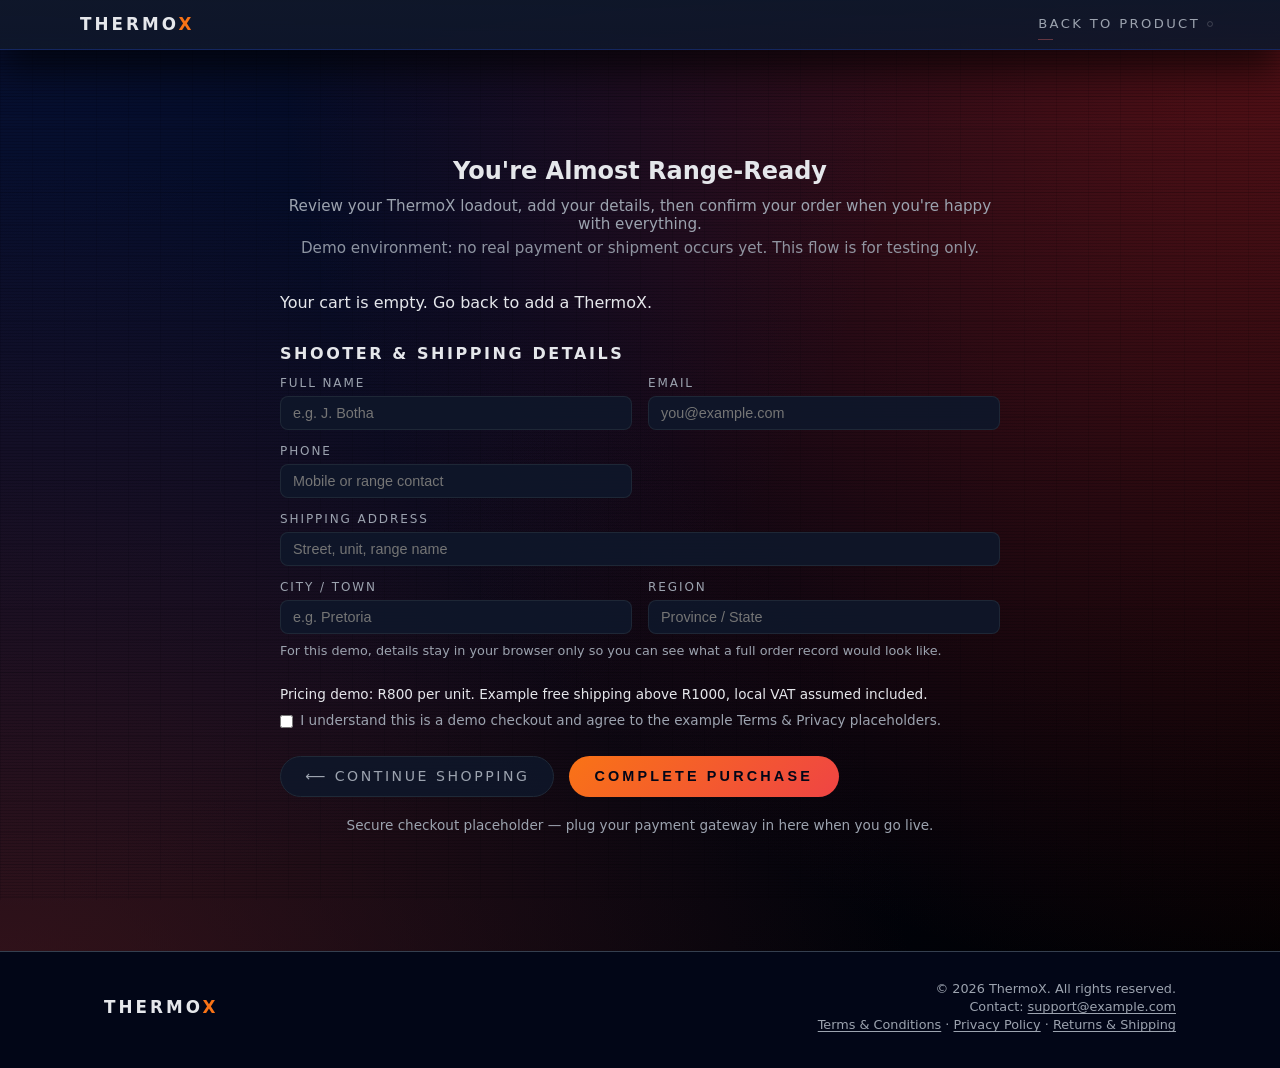
==== checkout.html @ 02b7804e "Initial ThermoX tactical ecommerce site" ====
<!DOCTYPE html>
<html lang="en">
<head>
  <meta charset="UTF-8" />
  <meta name="viewport" content="width=device-width, initial-scale=1.0" />
  <title>ThermoX Checkout</title>
  <link rel="stylesheet" href="styles.css" />
</head>
<body class="tx-checkout-body tx-page-shell">
  <div class="tx-page-inner">
    <header class="tx-header">
      <div class="tx-container tx-header-inner">
        <div class="tx-logo">Thermo<span>X</span></div>
        <nav class="tx-nav">
          <a href="index.html#top">Back to Product</a>
        </nav>
      </div>
    </header>

    <main class="tx-checkout-main tx-container">
      <section class="tx-section tx-checkout-section">
        <header class="tx-section-header tx-checkout-header-friendly">
          <h1>You're Almost Range‑Ready</h1>
          <p>Review your ThermoX loadout, add your details, then confirm your order when you're happy with everything.</p>
          <p class="tx-checkout-subcopy">Demo environment: no real payment or shipment occurs yet. This flow is for testing only.</p>
        </header>

        <div id="checkout-cart" class="tx-checkout-cart"></div>

        <section class="tx-checkout-details" aria-label="Customer details">
          <h2 class="tx-checkout-details-title">Shooter & Shipping Details</h2>
          <div class="tx-checkout-details-grid">
            <label class="tx-field tx-field-inline">
              <span>Full Name</span>
              <input type="text" id="checkout-name" autocomplete="name" placeholder="e.g. J. Botha" />
            </label>
            <label class="tx-field tx-field-inline">
              <span>Email</span>
              <input type="email" id="checkout-email" autocomplete="email" placeholder="you@example.com" />
            </label>
            <label class="tx-field tx-field-inline">
              <span>Phone</span>
              <input type="tel" id="checkout-phone" autocomplete="tel" placeholder="Mobile or range contact" />
            </label>
            <label class="tx-field tx-field-inline tx-field-wide">
              <span>Shipping Address</span>
              <input type="text" id="checkout-address" autocomplete="shipping street-address" placeholder="Street, unit, range name" />
            </label>
            <label class="tx-field tx-field-inline">
              <span>City / Town</span>
              <input type="text" id="checkout-city" autocomplete="address-level2" placeholder="e.g. Pretoria" />
            </label>
            <label class="tx-field tx-field-inline">
              <span>Region</span>
              <input type="text" id="checkout-region" autocomplete="address-level1" placeholder="Province / State" />
            </label>
          </div>
          <p class="tx-checkout-note-small">For this demo, details stay in your browser only so you can see what a full order record would look like.</p>
        </section>

        <section class="tx-checkout-meta-section" aria-label="Pricing and terms">
          <p class="tx-checkout-note">Pricing demo: R800 per unit. Example free shipping above R1000, local VAT assumed included.</p>
          <label class="tx-checkout-consent">
            <input type="checkbox" id="checkout-consent" />
            <span>I understand this is a demo checkout and agree to the example Terms &amp; Privacy placeholders.</span>
          </label>
        </section>

        <div class="tx-checkout-actions tx-checkout-actions-spaced">
          <a href="index.html#top" class="tx-btn-ghost">⟵ Continue Shopping</a>
          <button type="button" class="tx-btn-primary" id="checkout-pay-btn">Complete Purchase</button>
        </div>
        <p class="tx-secure tx-checkout-note">Secure checkout placeholder — plug your payment gateway in here when you go live.</p>
      </section>
    </main>

    <footer class="tx-footer">
      <div class="tx-container tx-footer-inner">
        <div class="tx-logo">Thermo<span>X</span></div>
        <div class="tx-footer-meta">
          <span>© <span id="year"></span> ThermoX. All rights reserved.</span>
          <span>Contact: <a href="mailto:support@example.com" class="tx-footer-link">support@example.com</a></span>
          <span>
            <a href="terms.html" class="tx-footer-link">Terms &amp; Conditions</a>
            ·
            <a href="privacy.html" class="tx-footer-link">Privacy Policy</a>
            ·
            <a href="returns-shipping.html" class="tx-footer-link">Returns &amp; Shipping</a>
          </span>
        </div>
      </div>
    </footer>
  </div>

  <script src="checkout.js"></script>
</body>
</html>
---- styles.css ----
* {
  box-sizing: border-box;
  margin: 0;
  padding: 0;
}

:root {
  --bg: #050709;
  --bg-alt: #09090b;
  --card: #111827;
  --accent: #f97316; /* primary orange */
  --accent-soft: rgba(248, 113, 113, 0.16); /* soft red/orange */
  --accent-strong: rgba(248, 113, 113, 0.5);
  --accent-warm: #facc15; /* ammo yellow */
  --text: #e5e7eb;
  --muted: #9ca3af;
  --border: #1f2937;
  --danger: #ef4444;
  --success: #22c55e;
  --radius-lg: 18px;
  --radius-md: 12px;
  --radius-sm: 8px;
  --shadow-soft: 0 24px 80px rgba(0, 0, 0, 0.8);
  --grid-max: 1120px;
}

body {
  font-family: system-ui, -apple-system, BlinkMacSystemFont, "Segoe UI", sans-serif;
  background:
    radial-gradient(circle at 0% 0%, rgba(30, 64, 175, 0.18), transparent 55%),
    radial-gradient(circle at 100% 0%, rgba(153, 27, 27, 0.55), transparent 60%),
    radial-gradient(circle at 0% 100%, rgba(88, 28, 28, 0.6), transparent 55%),
    linear-gradient(135deg, #020617, #020617 40%, #000 100%);
  color: var(--text);
  min-height: 100vh;
}

/* Subtle grid for tactical HUD feel */
body::before {
  content: "";
  position: fixed;
  inset: 0;
  background-image:
    linear-gradient(rgba(31, 41, 55, 0.5) 1px, transparent 1px),
    linear-gradient(90deg, rgba(31, 41, 55, 0.5) 1px, transparent 1px);
  background-size: 32px 32px;
  mix-blend-mode: soft-light;
  opacity: 0.35;
  pointer-events: none;
  z-index: -1;
}

/* minor scanline overlay */
body::after {
  content: "";
  position: fixed;
  inset: 0;
  background-image: linear-gradient(rgba(15, 23, 42, 0.55) 1px, transparent 1px);
  background-size: 100% 3px;
  opacity: 0.4;
  mix-blend-mode: soft-light;
  pointer-events: none;
  z-index: -1;
}

/* ...existing global link/container/header styles, tweaked for tactical look... */

a {
  color: inherit;
  text-decoration: none;
}

.tx-container {
  max-width: var(--grid-max);
  margin: 0 auto;
  padding: 0 1.5rem;
}

.tx-header {
  position: sticky;
  top: 0;
  z-index: 20;
  background:
    linear-gradient(to bottom, rgba(15, 23, 42, 0.98), rgba(15, 23, 42, 0.92));
  backdrop-filter: blur(18px);
  border-bottom: 1px solid rgba(30, 64, 175, 0.4);
  box-shadow: 0 18px 40px rgba(0, 0, 0, 0.7);
}

.tx-header-inner {
  display: flex;
  align-items: center;
  justify-content: space-between;
  gap: 1.25rem;
  padding: 0.9rem 0;
}

.tx-logo {
  font-weight: 800;
  letter-spacing: 0.18em;
  text-transform: uppercase;
  font-size: 1.05rem;
}

.tx-logo span {
  color: var(--accent);
}

.tx-header-unit {
  display: flex;
  flex-direction: column;
  gap: 0.1rem;
  font-size: 0.7rem;
  text-transform: uppercase;
  letter-spacing: 0.2em;
  color: var(--muted);
}

.tx-unit-code {
  color: var(--accent);
}

.tx-unit-label {
  font-size: 0.68rem;
  opacity: 0.8;
}

/* nav gets more tactical styling */
.tx-nav {
  display: flex;
  gap: 1.75rem;
  font-size: 0.82rem;
  text-transform: uppercase;
  letter-spacing: 0.18em;
}

.tx-nav a {
  position: relative;
  color: var(--muted);
  padding-bottom: 0.1rem;
}

.tx-nav a::before {
  content: "";
  position: absolute;
  left: 0;
  bottom: -0.45rem;
  width: 0.9rem;
  height: 1px;
  background: var(--accent-strong);
  opacity: 0.7;
  transition: width 0.18s ease, opacity 0.18s ease;
}

.tx-nav a::after {
  content: "";
  position: absolute;
  right: -0.8rem;
  top: 50%;
  width: 4px;
  height: 4px;
  border-radius: 999px;
  border: 1px solid rgba(248, 250, 252, 0.5);
  transform: translateY(-50%);
  opacity: 0.35;
}

.tx-nav a:hover::before {
  width: 1.6rem;
  opacity: 1;
}

.tx-cta {
  padding: 0.55rem 1.4rem;
  border-radius: 999px;
  border: 1px solid var(--accent-strong);
  background:
    radial-gradient(circle at top left, var(--accent-soft), transparent 55%),
    linear-gradient(135deg, #111827, #020617);
  font-size: 0.78rem;
  text-transform: uppercase;
  letter-spacing: 0.2em;
}

.tx-cta:hover {
  border-color: var(--accent);
  box-shadow: 0 0 0 1px rgba(15, 23, 42, 0.9), 0 0 24px rgba(248, 113, 113, 0.35);
}

/* HERO */
.tx-hero {
  position: relative;
  min-height: 100vh;
  display: flex;
  align-items: center;
  color: var(--text);
  padding: 3.5rem 0 4.5rem;
}

.tx-hero-overlay {
  position: absolute;
  inset: 0;
  background-image:
    radial-gradient(circle at top right, rgba(248, 113, 113, 0.45), transparent 60%),
    radial-gradient(circle at bottom left, rgba(127, 29, 29, 0.6), transparent 55%),
    repeating-linear-gradient(135deg, rgba(15, 23, 42, 0.8) 0, rgba(15, 23, 42, 0.8) 2px, transparent 2px, transparent 4px);
  opacity: 0.8;
  pointer-events: none;
}

.tx-hero-content {
  position: relative;
  display: grid;
  grid-template-columns: minmax(0, 1.2fr) minmax(0, 0.9fr);
  gap: 2.75rem;
  align-items: center;
}

.tx-hero-text h1 {
  font-size: clamp(2.4rem, 3.1vw, 3.1rem);
  line-height: 1.08;
  margin-bottom: 1.1rem;
}

.tx-hero-text h1 span {
  color: var(--accent);
}

.tx-hero-subtitle {
  color: var(--muted);
  max-width: 32rem;
  margin-bottom: 1.4rem;
  font-size: 0.98rem;
}

.tx-hero-bullets {
  list-style: none;
  margin-bottom: 1.6rem;
}

.tx-hero-bullets li {
  position: relative;
  padding-left: 1.25rem;
  font-size: 0.95rem;
  color: var(--muted);
}

.tx-hero-bullets li + li {
  margin-top: 0.45rem;
}

.tx-hero-bullets li::before {
  content: "";
  position: absolute;
  left: 0;
  top: 0.5rem;
  width: 7px;
  height: 7px;
  border-radius: 1px;
  border: 1px solid rgba(248, 113, 113, 0.9);
  box-shadow: 0 0 10px rgba(248, 113, 113, 0.6);
}

.tx-hero-actions {
  display: flex;
  flex-wrap: wrap;
  gap: 0.85rem;
  margin-bottom: 1.4rem;
}

.tx-btn-primary {
  display: inline-flex;
  align-items: center;
  justify-content: center;
  padding: 0.75rem 1.6rem;
  border-radius: 999px;
  border: none;
  cursor: pointer;
  background: linear-gradient(135deg, #f97316, #ef4444);
  color: #020617;
  font-weight: 600;
  font-size: 0.9rem;
  text-transform: uppercase;
  letter-spacing: 0.22em;
}

.tx-btn-primary:hover {
  filter: brightness(1.05);
  box-shadow: 0 0 0 1px rgba(15, 23, 42, 0.8), 0 0 30px rgba(248, 113, 113, 0.5);
}

.tx-btn-ghost {
  display: inline-flex;
  align-items: center;
  justify-content: center;
  padding: 0.72rem 1.5rem;
  border-radius: 999px;
  border: 1px solid var(--border);
  background: rgba(15, 23, 42, 0.9);
  color: var(--muted);
  font-size: 0.88rem;
  text-transform: uppercase;
  letter-spacing: 0.18em;
}

.tx-btn-ghost:hover {
  border-color: var(--accent-strong);
}

.tx-hero-meta {
  display: flex;
  flex-wrap: wrap;
  gap: 0.85rem;
  font-size: 0.8rem;
  text-transform: uppercase;
  letter-spacing: 0.18em;
  color: var(--muted);
}

.meta-item {
  padding: 0.4rem 0.9rem;
  border-radius: 999px;
  border: 1px dashed rgba(75, 85, 99, 0.95);
  background:
    radial-gradient(circle at top left, rgba(148, 163, 184, 0.2), transparent 55%),
    linear-gradient(135deg, #111827, #020617);
}

/* Product card gets a device / HUD styling */
.tx-hero-card {
  max-width: 360px;
  margin-left: auto;
}

.tx-hero-card-inner {
  position: relative;
  background:
    radial-gradient(circle at top left, rgba(248, 113, 113, 0.3), transparent 60%),
    radial-gradient(circle at bottom right, rgba(15, 23, 42, 0.7), transparent 55%),
    linear-gradient(145deg, #020617, #020617 45%, #020617 100%);
  border-radius: var(--radius-lg);
  padding: 1.7rem 1.6rem 1.6rem;
  box-shadow: var(--shadow-soft);
  border: 1px solid rgba(30, 64, 175, 0.6);
  outline: 1px solid rgba(15, 23, 42, 0.9);
}

.tx-hero-card-inner::before,
.tx-hero-card-inner::after {
  content: "";
  position: absolute;
  border-radius: var(--radius-lg);
  pointer-events: none;
}

.tx-hero-card-inner::before {
  inset: 10px;
  border: 1px dashed rgba(148, 163, 184, 0.3);
}

.tx-hero-card-inner::after {
  inset: -1px;
  border-top: 2px solid rgba(248, 113, 113, 0.3);
  border-right: 2px solid rgba(248, 113, 113, 0.2);
}

.tx-hero-card-inner h2 {
  font-size: 1.05rem;
  text-transform: uppercase;
  letter-spacing: 0.2em;
  margin-bottom: 0.9rem;
}

.tx-price {
  font-size: 1.9rem;
  font-weight: 700;
  margin-bottom: 0.1rem;
}

.tx-price-sub {
  font-size: 0.8rem;
  color: var(--muted);
  margin-left: 0.25rem;
}

.tx-stock {
  font-size: 0.82rem;
  text-transform: uppercase;
  letter-spacing: 0.16em;
  color: var(--success);
  margin-bottom: 1rem;
}

.tx-mini-features {
  list-style: none;
  font-size: 0.82rem;
  color: var(--muted);
  margin-bottom: 1.25rem;
}

.tx-mini-features li + li {
  margin-top: 0.35rem;
}

/* Mode strip below hero actions */
.tx-mode-strip {
  display: inline-flex;
  flex-wrap: wrap;
  gap: 0.4rem;
  margin-bottom: 1.1rem;
}

.tx-mode-pill {
  padding: 0.28rem 0.7rem;
  border-radius: 999px;
  border: 1px solid rgba(148, 163, 184, 0.6);
  font-size: 0.72rem;
  text-transform: uppercase;
  letter-spacing: 0.16em;
  color: var(--muted);
  background: radial-gradient(circle at top left, rgba(15, 23, 42, 0.9), rgba(15, 23, 42, 1));
}

.tx-mode-pill.active {
  border-color: var(--accent);
  color: var(--accent);
  box-shadow: 0 0 0 1px rgba(15, 23, 42, 0.9), 0 0 18px rgba(248, 113, 113, 0.5);
}

/* Hero card header with crosshair icon */
.tx-hero-card-header {
  display: flex;
  align-items: center;
  gap: 0.55rem;
  margin-bottom: 0.8rem;
}

.tx-hero-icon {
  display: inline-flex;
  align-items: center;
  justify-content: center;
  width: 30px;
  height: 30px;
  border-radius: 999px;
  border: 1px solid rgba(148, 163, 184, 0.7);
  color: var(--accent);
  background: radial-gradient(circle at center, rgba(15, 23, 42, 0.9), rgba(15, 23, 42, 1));
}

.tx-icon-svg {
  width: 18px;
  height: 18px;
  display: block;
}

/* Inline icons inside feature bullets */
.tx-inline-icon {
  display: inline-flex;
  align-items: center;
  justify-content: center;
  width: 18px;
  height: 18px;
  margin-right: 0.35rem;
  color: rgba(248, 250, 252, 0.9);
}

.tx-inline-icon-fan {
  color: var(--accent);
}

.tx-inline-icon-battery {
  color: var(--accent-warm);
}

/* Adjust mini-features list so icons and text align */
.tx-mini-features li {
  display: flex;
  align-items: center;
}

.tx-mini-features li + li {
  margin-top: 0.35rem;
}

.tx-purchase-form {
  display: flex;
  flex-direction: column;
  gap: 0.9rem;
}

.tx-field span {
  display: block;
  font-size: 0.75rem;
  text-transform: uppercase;
  letter-spacing: 0.16em;
  color: var(--muted);
  margin-bottom: 0.35rem;
}

.tx-field select,
.tx-field input[type="number"] {
  width: 100%;
  background: rgba(15, 23, 42, 0.95);
  border-radius: var(--radius-sm);
  border: 1px solid rgba(31, 41, 55, 0.95);
  padding: 0.5rem 0.75rem;
  color: var(--text);
  font-size: 0.9rem;
}

.tx-qty-wrapper {
  display: flex;
  align-items: center;
  gap: 0.4rem;
}

.qty-btn {
  width: 32px;
  height: 32px;
  border-radius: 999px;
  border: 1px solid rgba(31, 41, 55, 0.95);
  background: rgba(15, 23, 42, 0.98);
  color: var(--muted);
  cursor: pointer;
}

.qty-btn:hover {
  border-color: var(--accent-strong);
  color: var(--accent);
}

.tx-btn-full {
  width: 100%;
  margin-top: 0.3rem;
}

.tx-secure {
  margin-top: 0.55rem;
  font-size: 0.78rem;
  color: var(--muted);
  text-align: center;
}

/* Sections and tactical cards */
.tx-section {
  padding: 4.2rem 0 4.4rem;
}

.tx-alt {
  background:
    radial-gradient(circle at 0% 0%, rgba(15, 23, 42, 1), rgba(15, 23, 42, 1)),
    radial-gradient(circle at 100% 100%, rgba(127, 29, 29, 0.5), rgba(15, 23, 42, 1));
  border-top: 1px solid rgba(55, 65, 81, 0.9);
  border-bottom: 1px solid rgba(55, 65, 81, 0.9);
}

.tx-section-header {
  text-align: center;
  margin-bottom: 2.6rem;
}

.tx-section-header h2 {
  font-size: 1.6rem;
  margin-bottom: 0.4rem;
}

.tx-section-header p {
  color: var(--muted);
  font-size: 0.95rem;
}

.tx-feature-grid {
  display: grid;
  grid-template-columns: repeat(4, minmax(0, 1fr));
  gap: 1.5rem;
}

.tx-feature {
  position: relative;
  background:
    radial-gradient(circle at top left, #111827, #020617);
  border-radius: var(--radius-md);
  padding: 1.6rem 1.5rem 1.5rem;
  border: 1px solid rgba(55, 65, 81, 0.95);
  overflow: hidden;
}

.tx-feature::before {
  content: "";
  position: absolute;
  inset: 0;
  background:
    radial-gradient(circle at top right, rgba(248, 113, 113, 0.32), transparent 55%),
    radial-gradient(circle at bottom left, rgba(127, 29, 29, 0.18), transparent 60%);
  opacity: 0.55;
  mix-blend-mode: soft-light;
  pointer-events: none;
}

.tx-feature::after {
  content: "";
  position: absolute;
  right: 10px;
  top: 10px;
  width: 32px;
  height: 32px;
  border-radius: 999px;
  border: 1px solid rgba(148, 163, 184, 0.5);
  box-shadow: 0 0 0 1px rgba(15, 23, 42, 1);
  opacity: 0.35;
}

.tx-feature h3 {
  font-size: 1rem;
  margin-bottom: 0.5rem;
}

.tx-feature p {
  position: relative;
  font-size: 0.92rem;
  color: var(--muted);
  z-index: 1;
}

/* How it works - tactical diagram */
.tx-how-grid {
  display: grid;
  grid-template-columns: minmax(0, 1.1fr) minmax(0, 0.9fr);
  gap: 2.4rem;
  align-items: center;
}

.tx-steps {
  margin: 1.2rem 0 0.9rem;
  padding-left: 1.1rem;
  color: var(--muted);
  font-size: 0.93rem;
}

.tx-steps li + li {
  margin-top: 0.3rem;
}

.tx-note {
  font-size: 0.86rem;
  color: var(--muted);
}

.tx-how-card {
  background:
    radial-gradient(circle at top, rgba(248, 113, 113, 0.4), transparent 60%),
    linear-gradient(145deg, #020617, #020617 50%, #020617 100%);
  border-radius: var(--radius-lg);
  padding: 1.8rem 1.5rem;
  border: 1px solid rgba(55, 65, 81, 0.95);
  box-shadow: var(--shadow-soft);
}

.tx-how-diagram {
  position: relative;
  height: 190px;
  border-radius: var(--radius-md);
  background:
    radial-gradient(circle at center, #020617, #020617),
    repeating-linear-gradient(135deg, rgba(31, 41, 55, 0.9) 0, rgba(31, 41, 55, 0.9) 2px, rgba(17, 24, 39, 0.7) 2px, rgba(17, 24, 39, 0.7) 4px);
  border: 1px solid rgba(55, 65, 81, 0.95);
  margin-bottom: 1.3rem;
  overflow: hidden;
}

.tx-how-diagram::before {
  content: "";
  position: absolute;
  inset: 18% 22%;
  border-radius: 999px;
  border: 2px solid rgba(248, 250, 252, 0.25);
}

.tx-how-diagram::after {
  content: "THERMOX";
  position: absolute;
  left: 50%;
  top: 50%;
  transform: translate(-50%, -50%);
  font-size: 0.7rem;
  letter-spacing: 0.26em;
  text-transform: uppercase;
  color: rgba(248, 250, 252, 0.7);
}

.tx-how-diagram .label {
  position: absolute;
  font-size: 0.72rem;
  text-transform: uppercase;
  letter-spacing: 0.18em;
  padding: 0.3rem 0.6rem;
  border-radius: 999px;
  background: rgba(15, 23, 42, 0.95);
  border: 1px solid rgba(148, 163, 184, 0.7);
}

.tx-how-diagram .intake {
  top: 12%;
  left: 10%;
}

.tx-how-diagram .turbine {
  top: 50%;
  right: 6%;
  transform: translateY(-50%);
}

.tx-how-diagram .nozzle {
  bottom: 10%;
  left: 50%;
  transform: translateX(-50%);
}

.tx-how-list {
  list-style: none;
  font-size: 0.9rem;
  color: var(--muted);
}

.tx-how-list li + li {
  margin-top: 0.35rem;
}

/* Specs grid as tactical data blocks */
.tx-spec-grid {
  display: grid;
  grid-template-columns: repeat(4, minmax(0, 1fr));
  gap: 1.5rem;
}

.tx-spec-block {
  position: relative;
  background:
    radial-gradient(circle at top left, #111827, #020617);
  border-radius: var(--radius-md);
  padding: 1.4rem 1.3rem 1.3rem;
  border: 1px solid rgba(55, 65, 81, 0.98);
  overflow: hidden;
}

.tx-spec-block::before {
  content: "";
  position: absolute;
  left: 0;
  bottom: 0;
  width: 60%;
  height: 1px;
  background: linear-gradient(90deg, var(--accent-strong), transparent);
}

.tx-spec-block h3 {
  font-size: 0.98rem;
  margin-bottom: 0.5rem;
  text-transform: uppercase;
  letter-spacing: 0.15em;
}

.tx-spec-block ul {
  list-style: none;
  font-size: 0.9rem;
  color: var(--muted);
}

.tx-spec-block li + li {
  margin-top: 0.35rem;
}

/* Reviews as debrief cards */
.tx-review-grid {
  display: grid;
  grid-template-columns: repeat(3, minmax(0, 1fr));
  gap: 1.5rem;
}

.tx-review {
  background:
    radial-gradient(circle at top left, #111827, #020617);
  border-radius: var(--radius-md);
  padding: 1.5rem 1.4rem 1.4rem;
  border: 1px solid rgba(55, 65, 81, 0.98);
}

.tx-review .quote {
  font-size: 0.95rem;
  margin-bottom: 0.85rem;
}

.tx-review .author {
  font-size: 0.85rem;
  color: var(--muted);
}

/* FAQ as collapsible info panels */
.tx-faq-list {
  max-width: 720px;
  margin: 0 auto;
}

.tx-faq-list details + details {
  margin-top: 0.7rem;
}

.tx-faq-list summary {
  cursor: pointer;
  list-style: none;
  padding: 0.75rem 0.9rem;
  border-radius: var(--radius-sm);
  border: 1px solid rgba(55, 65, 81, 0.95);
  background: rgba(15, 23, 42, 0.98);
  font-size: 0.92rem;
}

.tx-faq-list details[open] summary {
  border-color: var(--accent);
}

.tx-faq-list summary::-webkit-details-marker {
  display: none;
}

.tx-faq-list p {
  padding: 0.7rem 1rem 0.9rem;
  font-size: 0.9rem;
  color: var(--muted);
}

/* Final CTA */
.tx-final-cta {
  background:
    radial-gradient(circle at top left, rgba(248, 113, 113, 0.35), rgba(15, 23, 42, 0.98));
  border-top: 1px solid rgba(55, 65, 81, 0.98);
}

.tx-final-inner {
  display: flex;
  align-items: center;
  justify-content: space-between;
  gap: 1.5rem;
}

.tx-final-inner h2 {
  font-size: 1.5rem;
  margin-bottom: 0.4rem;
}

.tx-final-inner p {
  color: var(--muted);
  font-size: 0.95rem;
}

/* Footer */
.tx-footer {
  border-top: 1px solid rgba(55, 65, 81, 0.98);
  padding: 1.8rem 0 2.2rem;
  background: #020617;
}

.tx-footer-inner {
  display: flex;
  align-items: center;
  justify-content: space-between;
  gap: 1.5rem;
}

.tx-footer-tagline {
  margin-top: 0.4rem;
  font-size: 0.85rem;
  color: var(--muted);
}

.tx-footer-meta {
  display: flex;
  flex-direction: column;
  gap: 0.2rem;
  font-size: 0.8rem;
  color: var(--muted);
  text-align: right;
}

/* Product gallery grid */
.tx-gallery-grid {
  display: grid;
  grid-template-columns: repeat(3, minmax(0, 1fr));
  gap: 1.4rem;
}

.tx-gallery-item {
  position: relative;
  border-radius: var(--radius-md);
  overflow: hidden;
  border: 1px solid rgba(55, 65, 81, 0.9);
  background: radial-gradient(circle at top left, rgba(248, 113, 113, 0.22), rgba(15, 23, 42, 1));
}

.tx-gallery-item img {
  display: block;
  width: 100%;
  height: 220px;
  object-fit: cover;
}

.tx-gallery-item figcaption {
  padding: 0.6rem 0.9rem 0.8rem;
  font-size: 0.85rem;
  color: var(--muted);
  border-top: 1px solid rgba(31, 41, 55, 0.9);
}

/* Promo video section - tactical "range footage" slab */
.tx-video-section {
  position: relative;
  background:
    radial-gradient(circle at top left, rgba(248, 113, 113, 0.24), transparent 55%),
    radial-gradient(circle at bottom right, rgba(127, 29, 29, 0.4), transparent 55%),
    linear-gradient(135deg, #020617, #020617 45%, #000 100%);
  border-top: 1px solid rgba(248, 113, 113, 0.3);
  border-bottom: 1px solid rgba(248, 113, 113, 0.25);
}

.tx-video-section::before {
  content: "LIVE FEED // THERMOX-01";
  position: absolute;
  top: 1.5rem;
  left: 50%;
  transform: translateX(-50%);
  padding: 0.2rem 0.9rem;
  border-radius: 999px;
  border: 1px solid rgba(248, 113, 113, 0.5);
  background: rgba(15, 23, 42, 0.95);
  font-size: 0.65rem;
  text-transform: uppercase;
  letter-spacing: 0.18em;
  color: rgba(248, 250, 252, 0.8);
}

.tx-video-inner {
  padding-top: 3.5rem;
}

.tx-video-header h2 {
  text-transform: uppercase;
  letter-spacing: 0.18em;
}

.tx-video-frame {
  position: relative;
  margin-top: 1.8rem;
  border-radius: var(--radius-lg);
  background: radial-gradient(circle at top left, rgba(248, 113, 113, 0.3), transparent 60%);
  padding: 0.14rem;
  box-shadow: 0 26px 80px rgba(0, 0, 0, 0.9);
}

.tx-video-frame::before,
.tx-video-frame::after {
  content: "";
  position: absolute;
  inset: 0.3rem;
  border-radius: calc(var(--radius-lg) - 6px);
  pointer-events: none;
}

.tx-video-frame::before {
  border: 1px dashed rgba(248, 113, 113, 0.35);
}

.tx-video-frame::after {
  inset: 0.7rem;
  border-top: 2px solid rgba(248, 113, 113, 0.4);
  border-left: 1px solid rgba(239, 68, 68, 0.25);
  mix-blend-mode: screen;
}

.tx-video-frame video {
  position: relative;
  display: block;
  width: 100%;
  border-radius: calc(var(--radius-lg) - 4px);
  background: #000;
}

/* Cooling curves chart (image) - keep it smaller than the promo video */
.tx-chart-frame {
  position: relative;
  margin-top: 1.6rem;
  border-radius: var(--radius-lg);
  background: radial-gradient(circle at top left, rgba(248, 113, 113, 0.22), transparent 62%);
  padding: 0.14rem;
  box-shadow: 0 22px 70px rgba(0, 0, 0, 0.85);
  max-width: 1200px;
  margin-left: auto;
  margin-right: auto;
    opacity: 0.8;
}

.tx-chart-frame::before,
.tx-chart-frame::after {
  content: "";
  position: absolute;
  inset: 0.3rem;
  border-radius: calc(var(--radius-lg) - 6px);
  pointer-events: none;
}

.tx-chart-frame::before {
  border: 1px dashed rgba(248, 113, 113, 0.3);
}

.tx-chart-frame::after {
  inset: 0.7rem;
  border-top: 2px solid rgba(248, 113, 113, 0.35);
  border-left: 1px solid rgba(239, 68, 68, 0.2);
  mix-blend-mode: screen;
}

.tx-chart-img {
  position: relative;
  display: block;
  width: 100%;
  max-height: 520px;
  object-fit: contain;
  border-radius: calc(var(--radius-lg) - 4px);
  background: rgba(0, 0, 0, 0.65);
}

@media (max-width: 960px) {
  .tx-hero-content,
  .tx-how-grid,
  .tx-feature-grid,
  .tx-spec-grid,
  .tx-review-grid,
  .tx-final-inner,
  .tx-footer-inner {
    display: flex;
    flex-direction: column;
  }

  .tx-hero {
    padding-top: 2.4rem;
  }

  .tx-hero-card {
    margin: 0 auto;
    width: 100%;
    max-width: 420px;
  }

  .tx-feature-grid,
  .tx-spec-grid,
  .tx-review-grid {
    gap: 1.1rem;
  }

  .tx-footer-meta {
    text-align: left;
    align-items: flex-start;
  }

  .tx-nav {
    display: none;
  }

  .tx-gallery-grid {
    grid-template-columns: repeat(2, minmax(0, 1fr));
  }
}

@media (max-width: 640px) {
  .tx-header-inner {
    padding: 0.7rem 0;
  }

  .tx-container {
    padding: 0 1.1rem;
  }

  .tx-hero {
    padding-bottom: 3.2rem;
  }

  .tx-section {
    padding: 3.1rem 0 3.3rem;
  }

  .tx-gallery-grid {
    grid-template-columns: minmax(0, 1fr);
  }
}

.tx-mode-description {
  margin-bottom: 1.1rem;
  font-size: 0.9rem;
  color: var(--muted);
  max-width: 30rem;
}

/* Simple airflow diagram styling */
.tx-how-diagram-simple {
  display: flex;
  flex-direction: column;
  gap: 0.6rem;
  padding: 0.9rem 1rem;
  border-radius: var(--radius-md);
  border: 1px dashed rgba(148, 163, 184, 0.7);
  background:
    radial-gradient(circle at top left, rgba(248, 113, 113, 0.18), transparent 55%),
    linear-gradient(135deg, #020617, #020617 45%, #020617 100%);
}

.tx-how-row {
  display: flex;
  align-items: center;
  justify-content: space-between;
  gap: 0.4rem;
}

.tx-how-tag {
  flex: 1;
  text-align: center;
  padding: 0.32rem 0.5rem;
  border-radius: 999px;
  border: 1px solid rgba(55, 65, 81, 0.95);
  background: rgba(15, 23, 42, 0.98);
  font-size: 0.7rem;
  text-transform: uppercase;
  letter-spacing: 0.18em;
  color: rgba(249, 250, 251, 0.85);
}

.tx-how-tag:first-of-type {
  border-color: rgba(148, 163, 184, 0.9);
}

.tx-how-tag:nth-of-type(2) {
  border-color: var(--accent-strong);
}

.tx-how-tag:last-of-type {
  border-color: rgba(239, 68, 68, 0.8);
}

.tx-how-arrow {
  flex: 0;
  font-size: 0.9rem;
  color: var(--accent);
}

.tx-how-caption {
  font-size: 0.82rem;
  color: var(--muted);
}

@media (max-width: 640px) {
  .tx-how-row {
    flex-direction: column;
  }

  .tx-how-arrow {
    transform: rotate(90deg);
  }
}

/* Cart dropdown panel */
.tx-cart-dropdown {
  position: absolute;
  right: 0;
  top: 100%;
  margin-top: 0.5rem;
  background: #0a0a0a;
  color: #f5f5f5;
  min-width: 260px;
  max-width: 320px;
  border-radius: 6px;
  box-shadow: 0 12px 30px rgba(0, 0, 0, 0.6);
  padding: 0.75rem 1rem 0.9rem;
  box-sizing: border-box;
  z-index: 40;
  border: 1px solid rgba(255, 255, 255, 0.06);
}

.tx-cart-dropdown h3 {
  font-size: 0.9rem;
  text-transform: uppercase;
  letter-spacing: 0.08em;
  margin: 0 0 0.5rem;
  opacity: 0.8;
}

.tx-cart-dropdown p {
  font-size: 0.85rem;
  margin: 0.25rem 0 0.5rem;
}

.tx-cart-list {
  list-style: none;
  margin: 0 0 0.5rem;
  padding: 0;
  max-height: 220px;
  overflow-y: auto;
}

.tx-cart-list li {
  display: flex;
  align-items: center;
  justify-content: space-between;
  gap: 0.5rem;
  font-size: 0.85rem;
  padding: 0.25rem 0;
  border-bottom: 1px solid rgba(255, 255, 255, 0.06);
}

.tx-cart-list li:last-child {
  border-bottom: none;
}

.tx-cart-line-text {
  flex: 1 1 auto;
}

.tx-cart-remove-item {
  flex: 0 0 auto;
  border: none;
  background: transparent;
  color: #ff7a1a; /* tactical orange */
  font-size: 1rem;
  line-height: 1;
  cursor: pointer;
  padding: 0;
}

.tx-cart-remove-item:hover {
  color: #ff9b4d;
}

.tx-cart-actions {
  display: flex;
  justify-content: space-between;
  gap: 0.5rem;
  margin-top: 0.5rem;
}

.tx-cart-actions .tx-btn-primary,
.tx-cart-actions .tx-btn-ghost {
  flex: 1 1 auto;
  font-size: 0.8rem;
  padding: 0.4rem 0.6rem;
}

/* Ensure header inner can anchor absolutely positioned dropdown */
.tx-header .tx-container.tx-header-inner {
  position: relative;
  z-index: 30;
}

.tx-cart-btn span#thermox-cart-count {
  color: #ff7a1a; /* tactical orange to match other accents */
}

/* Checkout layout tweaks for more breathing room */
.tx-checkout-main {
  padding-top: 2.5rem;
  padding-bottom: 3rem;
}

.tx-checkout-section {
  max-width: 720px;
  margin: 0 auto;
}

.tx-checkout-header-friendly {
  margin-bottom: 2.25rem;
}

.tx-checkout-header-friendly h1 {
  margin-bottom: 0.75rem;
}

.tx-checkout-header-friendly p {
  margin: 0.4rem 0;
}

.tx-checkout-subcopy {
  font-size: 0.95rem;
  opacity: 0.9;
}

.tx-checkout-cart {
  margin-bottom: 2rem;
}

.tx-checkout-actions {
  display: flex;
  flex-wrap: wrap;
  gap: 0.9rem;
}

.tx-checkout-actions-spaced {
  margin-top: 1.5rem;
  margin-bottom: 1.25rem;
}

.tx-checkout-note {
  margin-top: 0.75rem;
  font-size: 0.85rem;
}

/* Checkout details layout */
.tx-checkout-details {
  margin-bottom: 1.75rem;
}

.tx-checkout-details-title {
  font-size: 1rem;
  text-transform: uppercase;
  letter-spacing: 0.16em;
  margin-bottom: 0.8rem;
}

.tx-checkout-details-grid {
  display: grid;
  grid-template-columns: repeat(2, minmax(0, 1fr));
  gap: 0.9rem 1rem;
}

.tx-field-inline input {
  width: 100%;
  background: rgba(15, 23, 42, 0.95);
  border-radius: var(--radius-sm);
  border: 1px solid rgba(31, 41, 55, 0.95);
  padding: 0.5rem 0.75rem;
  color: var(--text);
  font-size: 0.9rem;
}

.tx-field-wide {
  grid-column: 1 / -1;
}

.tx-checkout-note-small {
  margin-top: 0.6rem;
  font-size: 0.8rem;
  color: var(--muted);
}

.tx-checkout-meta-section {
  margin-bottom: 1.75rem;
}

.tx-checkout-consent {
  display: flex;
  align-items: flex-start;
  gap: 0.45rem;
  margin-top: 0.6rem;
  font-size: 0.85rem;
  color: var(--muted);
}

.tx-checkout-consent input[type="checkbox"] {
  margin-top: 0.18rem;
}

.tx-footer-link {
  font-size: 0.8rem;
  color: var(--muted);
  text-decoration: underline;
  text-underline-offset: 2px;
}

.tx-footer-link:hover {
  color: var(--accent);
}

@media (max-width: 640px) {
  .tx-checkout-details-grid {
    grid-template-columns: minmax(0, 1fr);
  }
}
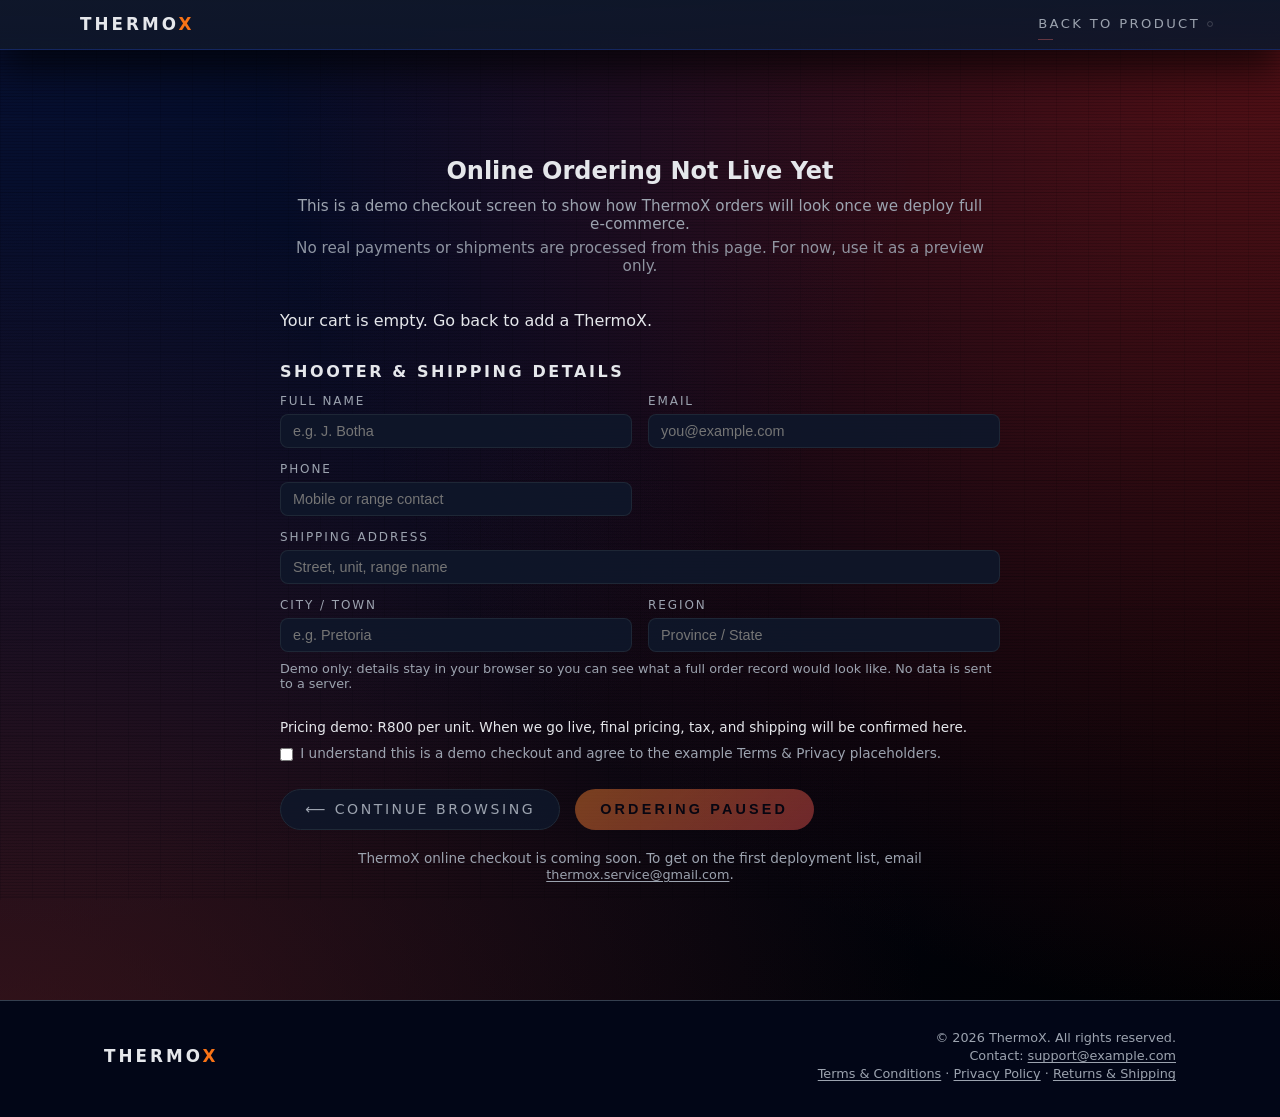
==== commit ffa7ee9f: "Online orders paused" ====
--- a/checkout.html
+++ b/checkout.html
@@ -20,9 +20,9 @@
     <main class="tx-checkout-main tx-container">
       <section class="tx-section tx-checkout-section">
         <header class="tx-section-header tx-checkout-header-friendly">
-          <h1>You're Almost Range‑Ready</h1>
-          <p>Review your ThermoX loadout, add your details, then confirm your order when you're happy with everything.</p>
-          <p class="tx-checkout-subcopy">Demo environment: no real payment or shipment occurs yet. This flow is for testing only.</p>
+          <h1>Online Ordering Not Live Yet</h1>
+          <p>This is a demo checkout screen to show how ThermoX orders will look once we deploy full e‑commerce.</p>
+          <p class="tx-checkout-subcopy">No real payments or shipments are processed from this page. For now, use it as a preview only.</p>
         </header>
 
         <div id="checkout-cart" class="tx-checkout-cart"></div>
@@ -55,11 +55,11 @@
               <input type="text" id="checkout-region" autocomplete="address-level1" placeholder="Province / State" />
             </label>
           </div>
-          <p class="tx-checkout-note-small">For this demo, details stay in your browser only so you can see what a full order record would look like.</p>
+          <p class="tx-checkout-note-small">Demo only: details stay in your browser so you can see what a full order record would look like. No data is sent to a server.</p>
         </section>
 
         <section class="tx-checkout-meta-section" aria-label="Pricing and terms">
-          <p class="tx-checkout-note">Pricing demo: R800 per unit. Example free shipping above R1000, local VAT assumed included.</p>
+          <p class="tx-checkout-note">Pricing demo: R800 per unit. When we go live, final pricing, tax, and shipping will be confirmed here.</p>
           <label class="tx-checkout-consent">
             <input type="checkbox" id="checkout-consent" />
             <span>I understand this is a demo checkout and agree to the example Terms &amp; Privacy placeholders.</span>
@@ -67,10 +67,10 @@
         </section>
 
         <div class="tx-checkout-actions tx-checkout-actions-spaced">
-          <a href="index.html#top" class="tx-btn-ghost">⟵ Continue Shopping</a>
-          <button type="button" class="tx-btn-primary" id="checkout-pay-btn">Complete Purchase</button>
+          <a href="index.html#top" class="tx-btn-ghost">⟵ Continue Browsing</a>
+          <button type="button" class="tx-btn-primary tx-btn-disabled" id="checkout-pay-btn" aria-disabled="true">Ordering Paused</button>
         </div>
-        <p class="tx-secure tx-checkout-note">Secure checkout placeholder — plug your payment gateway in here when you go live.</p>
+        <p class="tx-secure tx-checkout-note">ThermoX online checkout is coming soon. To get on the first deployment list, email <a href="mailto:thermox.service@gmail.com" class="tx-footer-link">thermox.service@gmail.com</a>.</p>
       </section>
     </main>
 
--- a/styles.css
+++ b/styles.css
@@ -93,6 +93,7 @@
   justify-content: space-between;
   gap: 1.25rem;
   padding: 0.9rem 0;
+  flex-wrap: wrap;
 }
 
 .tx-logo {
@@ -128,10 +129,11 @@
 /* nav gets more tactical styling */
 .tx-nav {
   display: flex;
-  gap: 1.75rem;
+  gap: 1.4rem;
   font-size: 0.82rem;
   text-transform: uppercase;
   letter-spacing: 0.18em;
+  flex-wrap: wrap;
 }
 
 .tx-nav a {
@@ -180,6 +182,7 @@
   font-size: 0.78rem;
   text-transform: uppercase;
   letter-spacing: 0.2em;
+  white-space: nowrap;
 }
 
 .tx-cta:hover {
@@ -307,6 +310,13 @@
   border-color: var(--accent-strong);
 }
 
+.tx-btn-disabled {
+  opacity: 0.5;
+  cursor: not-allowed;
+  filter: grayscale(0.2);
+  pointer-events: none;
+}
+
 .tx-hero-meta {
   display: flex;
   flex-wrap: wrap;
@@ -995,7 +1005,7 @@
   max-width: 1200px;
   margin-left: auto;
   margin-right: auto;
-    opacity: 0.8;
+  opacity: 0.8;
 }
 
 .tx-chart-frame::before,
@@ -1068,6 +1078,14 @@
   .tx-gallery-grid {
     grid-template-columns: repeat(2, minmax(0, 1fr));
   }
+
+  .tx-header-inner {
+    justify-content: center;
+  }
+
+  .tx-nav {
+    justify-content: center;
+  }
 }
 
 @media (max-width: 640px) {
@@ -1089,6 +1107,16 @@
 
   .tx-gallery-grid {
     grid-template-columns: minmax(0, 1fr);
+  }
+
+  .tx-chart-frame {
+    max-width: 100%;
+    padding: 0.08rem;
+    margin-top: 1.2rem;
+  }
+
+  .tx-chart-img {
+    max-height: 260px;
   }
 }
 
@@ -1380,3 +1408,35 @@
     grid-template-columns: minmax(0, 1fr);
   }
 }
+
+/* Generic fullscreen image lightbox for charts/images */
+.tx-lightbox-overlay {
+  position: fixed;
+  inset: 0;
+  background: rgba(0, 0, 0, 0.9);
+  display: flex;
+  align-items: center;
+  justify-content: center;
+  z-index: 1000;
+  padding: 1rem;
+}
+
+.tx-lightbox-overlay img {
+  max-width: 100%;
+  max-height: 100%;
+  object-fit: contain;
+  border-radius: var(--radius-md);
+}
+
+.tx-lightbox-overlay::after {
+  content: "Tap anywhere to close";
+  position: absolute;
+  bottom: 1.25rem;
+  left: 50%;
+  transform: translateX(-50%);
+  font-size: 0.8rem;
+  letter-spacing: 0.16em;
+  text-transform: uppercase;
+  color: rgba(229, 231, 235, 0.7);
+}
+
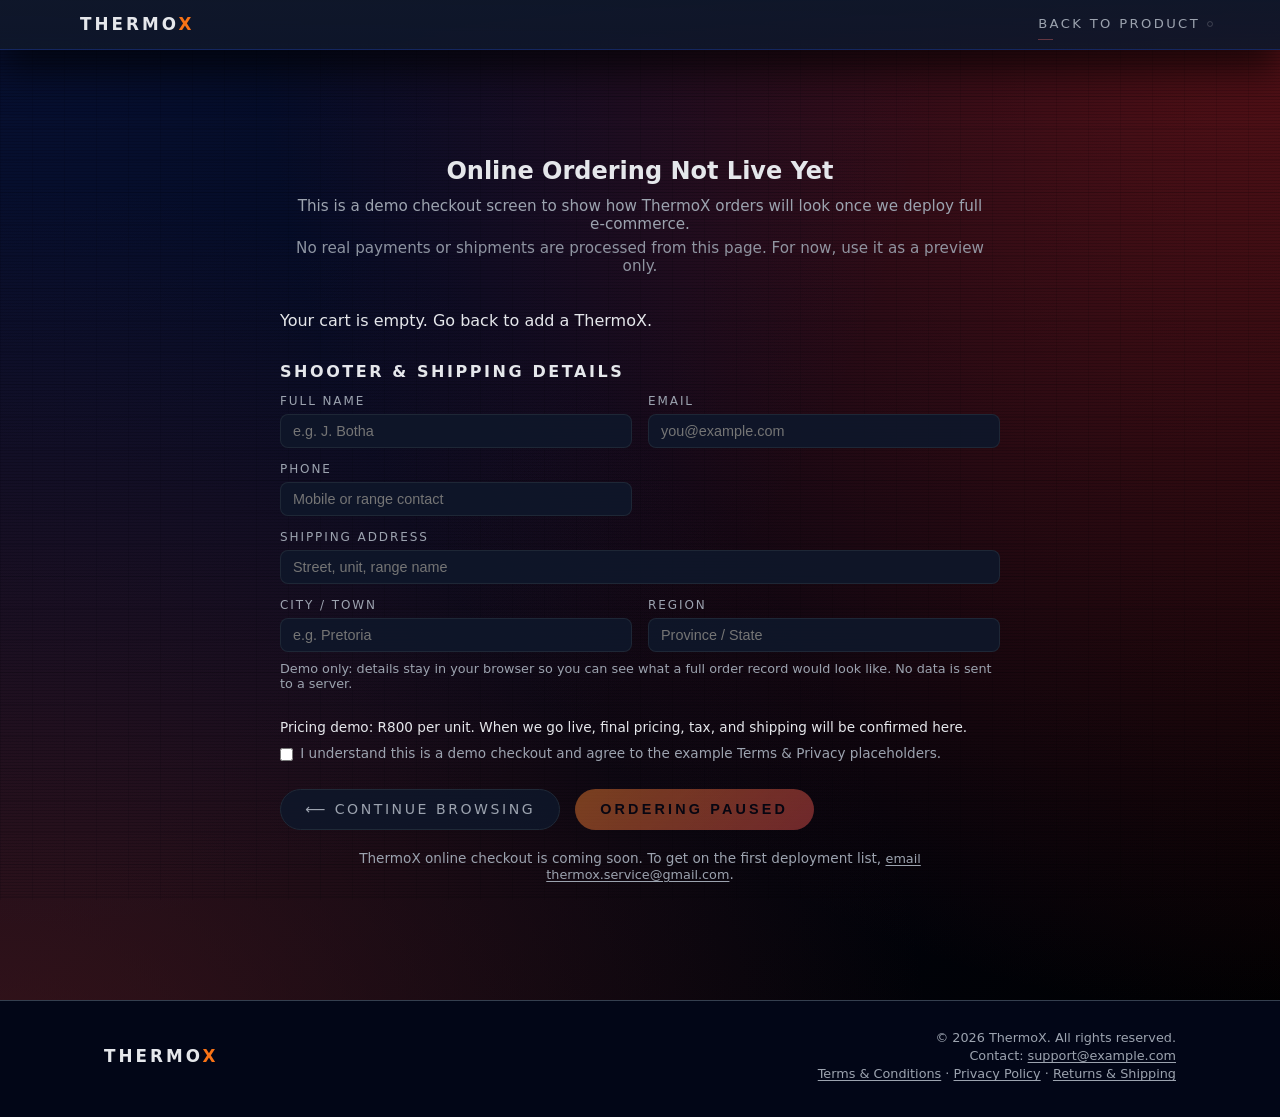
==== commit cd41ff5f: "Added 3d model" ====
--- a/checkout.html
+++ b/checkout.html
@@ -70,7 +70,7 @@
           <a href="index.html#top" class="tx-btn-ghost">⟵ Continue Browsing</a>
           <button type="button" class="tx-btn-primary tx-btn-disabled" id="checkout-pay-btn" aria-disabled="true">Ordering Paused</button>
         </div>
-        <p class="tx-secure tx-checkout-note">ThermoX online checkout is coming soon. To get on the first deployment list, email <a href="mailto:thermox.service@gmail.com" class="tx-footer-link">thermox.service@gmail.com</a>.</p>
+        <p class="tx-secure tx-checkout-note">ThermoX online checkout is coming soon. To get on the first deployment list, <a href="mailto:thermox.service@gmail.com" class="tx-footer-link" rel="noopener noreferrer">email thermox.service@gmail.com</a>.</p>
       </section>
     </main>
 
--- a/styles.css
+++ b/styles.css
@@ -5,11 +5,11 @@
 }
 
 :root {
-  --bg: #050709;
+  --bg: #ffffff;
   --bg-alt: #09090b;
   --card: #111827;
   --accent: #f97316; /* primary orange */
-  --accent-soft: rgba(248, 113, 113, 0.16); /* soft red/orange */
+  --accent-soft: rgba(248, 113, 113, 0); /* soft red/orange */
   --accent-strong: rgba(248, 113, 113, 0.5);
   --accent-warm: #facc15; /* ammo yellow */
   --text: #e5e7eb;
@@ -1089,8 +1089,27 @@
 }
 
 @media (max-width: 640px) {
+  .tx-header {
+    min-height: 64px; /* ensure a taller bar on small screens */
+  }
+
+  .tx-logo {
+      text-align: center;
+      align-items: center;
+      margin: 20px 0;
+  }
+
   .tx-header-inner {
-    padding: 0.7rem 0;
+    padding: 1.2rem 0; /* increase vertical padding for more height */
+  }
+
+  /* Ensure nav items have comfortable tap height in the mobile dropdown */
+  .tx-nav.tx-nav-open a {
+    padding: 0.6rem 0;
+  }
+
+  .tx-nav {
+    row-gap: 0.5rem;
   }
 
   .tx-container {
@@ -1109,14 +1128,9 @@
     grid-template-columns: minmax(0, 1fr);
   }
 
-  .tx-chart-frame {
-    max-width: 100%;
-    padding: 0.08rem;
-    margin-top: 1.2rem;
-  }
-
-  .tx-chart-img {
-    max-height: 260px;
+  /* Hide the desktop-style CTA in the header on small screens */
+  .tx-header .tx-cta {
+    display: none;
   }
 }
 
@@ -1440,3 +1454,188 @@
   color: rgba(229, 231, 235, 0.7);
 }
 
+/* ...existing header/nav styles... */
+.tx-nav-toggle {
+  display: none;
+  background: none;
+  border: none;
+  padding: 0.2rem;
+  margin-left: auto;
+  cursor: pointer;
+}
+
+.tx-nav-toggle span {
+  display: block;
+  width: 20px;
+  height: 2px;
+  background: var(--muted);
+  margin: 3px 0;
+  transition: transform 0.2s ease, opacity 0.2s ease;
+}
+
+.tx-nav-toggle[aria-expanded="true"] span:first-child {
+  transform: translateY(2px) rotate(45deg);
+}
+
+.tx-nav-toggle[aria-expanded="true"] span:last-child {
+  transform: translateY(-2px) rotate(-45deg);
+}
+
+@media (max-width: 960px) {
+  .tx-nav-toggle {
+    display: inline-flex;
+  }
+
+  .tx-nav {
+    display: none;
+    position: absolute;
+    top: 100%;
+    left: 0;
+    right: 0;
+    background: rgba(15, 23, 42, 0.98);
+    padding: 0.75rem 1.5rem 1rem;
+    flex-direction: column;
+    gap: 0.75rem;
+    border-bottom: 1px solid rgba(55, 65, 81, 0.9);
+  }
+
+  .tx-nav.tx-nav-open {
+    display: flex;
+  }
+
+  .tx-header-inner {
+    position: relative;
+  }
+}
+
+@media (max-width: 600px) {
+  /* Prevent LIVE FEED ribbon from overlapping the video section heading on mobile */
+  .tx-video-section .tx-video-header h2 {
+    margin-top: 2.75rem; /* push title down below the ::before label */
+  }
+}
+
+/* 3D Spline model embed */
+.tx-spline-wrapper {
+  width: 100%;
+  max-width: 1200px;
+  margin: 0 auto 3rem auto;
+  display: block;
+}
+
+.tx-spline-frame {
+  position: relative;
+  width: 100%;
+  max-width: 1200px;
+  margin: 0 auto;
+  aspect-ratio: 16 / 9; /* controls the visible height; increase ratio or max-width to make it bigger */
+  background: #05060a;
+  border-radius: 16px;
+  overflow: hidden;
+  box-shadow: 0 18px 45px rgba(0, 0, 0, 0.45);
+}
+
+.tx-spline-frame iframe {
+  position: absolute;
+  inset: 0;
+  width: 100%;
+  height: 100%;
+  border: 0;
+  display: block;
+}
+
+@media (max-width: 768px) {
+  .tx-spline-wrapper {
+    margin-bottom: 2.5rem;
+  }
+
+  .tx-spline-frame {
+    max-width: 100%;
+    aspect-ratio: 4 / 5; /* a bit taller relative to width on mobile so it feels larger */
+    border-radius: 12px;
+  }
+}
+
+/* Modal for ordering paused notice */
+#orderPausedModal {
+  display: none;
+  position: fixed;
+  z-index: 9999;
+  left: 0;
+  top: 0;
+  width: 100vw;
+  height: 100vh;
+  background: rgba(5, 7, 9, 0.85); /* match --bg with opacity */
+  justify-content: center;
+  align-items: center;
+  transition: background 0.3s;
+}
+
+#orderPausedModal .tx-modal-box {
+  background: var(--card);
+  color: var(--text);
+  max-width: 92vw;
+  width: 410px;
+  padding: 2.2rem 1.7rem 1.7rem 1.7rem;
+  border-radius: var(--radius-lg);
+  box-shadow: var(--shadow-soft);
+  text-align: center;
+  position: relative;
+  border: 1.5px solid var(--border);
+  outline: 2px solid var(--accent-strong);
+  outline-offset: -4px;
+  animation: tx-modal-in 0.35s cubic-bezier(.6,-0.28,.74,.05);
+}
+
+@keyframes tx-modal-in {
+  0% { transform: scale(0.92) translateY(30px); opacity: 0; }
+  100% { transform: scale(1) translateY(0); opacity: 1; }
+}
+
+#orderPausedModal .tx-modal-close {
+  position: absolute;
+  top: 0.7rem;
+  right: 0.7rem;
+  background: none;
+  border: none;
+  color: var(--muted);
+  font-size: 1.7rem;
+  cursor: pointer;
+  transition: color 0.2s;
+}
+#orderPausedModal .tx-modal-close:hover {
+  color: var(--accent);
+}
+
+#orderPausedModal h2 {
+  margin-top: 0;
+  color: var(--accent);
+  font-size: 1.45rem;
+  font-weight: 800;
+  letter-spacing: 0.01em;
+}
+#orderPausedModal p {
+  font-size: 1.08rem;
+  margin-bottom: 1.1rem;
+  color: var(--text);
+}
+#orderPausedModal a {
+  color: var(--accent);
+  text-decoration: underline;
+  word-break: break-all;
+}
+#orderPausedModal a:hover {
+  color: var(--accent-warm);
+}
+#orderPausedModal .tx-modal-note {
+  font-size: 0.97rem;
+  color: var(--muted);
+  margin-top: 0.7rem;
+}
+@media (max-width: 500px) {
+  #orderPausedModal .tx-modal-box {
+    width: 98vw;
+    padding: 1.2rem 0.5rem 1.2rem 0.5rem;
+  }
+}
+
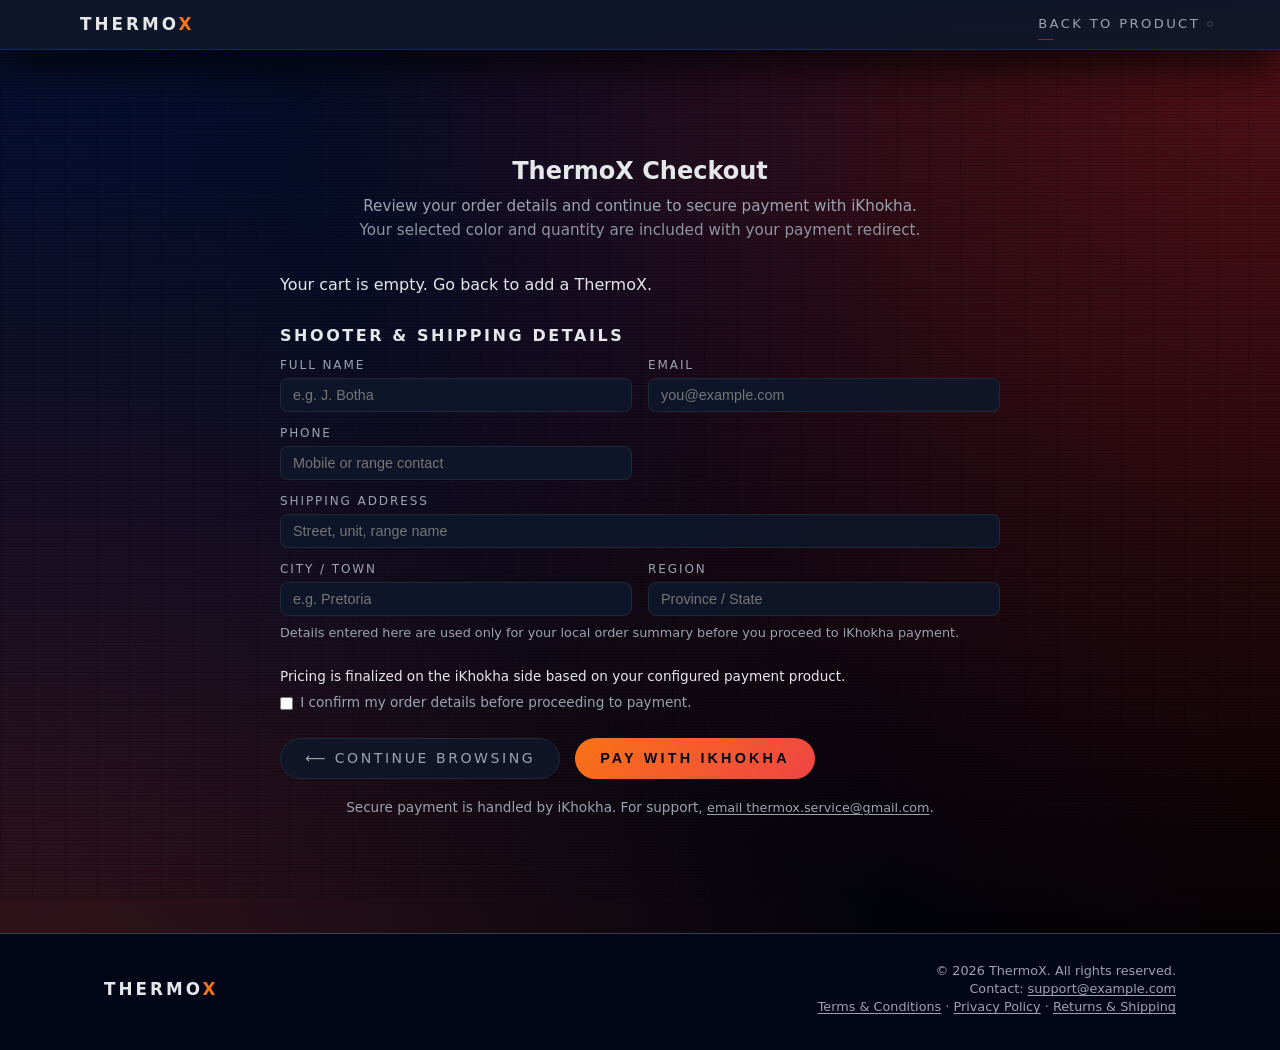
==== commit 54c1a529: "Created online store" ====
--- a/checkout.html
+++ b/checkout.html
@@ -20,9 +20,9 @@
     <main class="tx-checkout-main tx-container">
       <section class="tx-section tx-checkout-section">
         <header class="tx-section-header tx-checkout-header-friendly">
-          <h1>Online Ordering Not Live Yet</h1>
-          <p>This is a demo checkout screen to show how ThermoX orders will look once we deploy full e‑commerce.</p>
-          <p class="tx-checkout-subcopy">No real payments or shipments are processed from this page. For now, use it as a preview only.</p>
+          <h1>ThermoX Checkout</h1>
+          <p>Review your order details and continue to secure payment with iKhokha.</p>
+          <p class="tx-checkout-subcopy">Your selected color and quantity are included with your payment redirect.</p>
         </header>
 
         <div id="checkout-cart" class="tx-checkout-cart"></div>
@@ -55,22 +55,22 @@
               <input type="text" id="checkout-region" autocomplete="address-level1" placeholder="Province / State" />
             </label>
           </div>
-          <p class="tx-checkout-note-small">Demo only: details stay in your browser so you can see what a full order record would look like. No data is sent to a server.</p>
+          <p class="tx-checkout-note-small">Details entered here are used only for your local order summary before you proceed to iKhokha payment.</p>
         </section>
 
         <section class="tx-checkout-meta-section" aria-label="Pricing and terms">
-          <p class="tx-checkout-note">Pricing demo: R800 per unit. When we go live, final pricing, tax, and shipping will be confirmed here.</p>
+          <p class="tx-checkout-note">Pricing is finalized on the iKhokha side based on your configured payment product.</p>
           <label class="tx-checkout-consent">
             <input type="checkbox" id="checkout-consent" />
-            <span>I understand this is a demo checkout and agree to the example Terms &amp; Privacy placeholders.</span>
+            <span>I confirm my order details before proceeding to payment.</span>
           </label>
         </section>
 
         <div class="tx-checkout-actions tx-checkout-actions-spaced">
           <a href="index.html#top" class="tx-btn-ghost">⟵ Continue Browsing</a>
-          <button type="button" class="tx-btn-primary tx-btn-disabled" id="checkout-pay-btn" aria-disabled="true">Ordering Paused</button>
+          <button type="button" class="tx-btn-primary" id="checkout-pay-btn">Pay with iKhokha</button>
         </div>
-        <p class="tx-secure tx-checkout-note">ThermoX online checkout is coming soon. To get on the first deployment list, <a href="mailto:thermox.service@gmail.com" class="tx-footer-link" rel="noopener noreferrer">email thermox.service@gmail.com</a>.</p>
+        <p class="tx-secure tx-checkout-note">Secure payment is handled by iKhokha. For support, <a href="mailto:thermox.service@gmail.com" class="tx-footer-link" rel="noopener noreferrer">email thermox.service@gmail.com</a>.</p>
       </section>
     </main>
 
--- a/styles.css
+++ b/styles.css
@@ -921,6 +921,43 @@
   border-top: 1px solid rgba(31, 41, 55, 0.9);
 }
 
+.tx-gallery-page {
+  min-height: calc(100vh - 160px);
+  padding-top: 2.5rem;
+}
+
+.tx-gallery-page h1 {
+  font-size: clamp(1.9rem, 2.8vw, 2.5rem);
+  letter-spacing: 0.04em;
+  text-transform: uppercase;
+}
+
+.tx-gallery-grid-page {
+  margin-top: 1.2rem;
+  grid-template-columns: repeat(auto-fit, minmax(240px, 1fr));
+}
+
+.tx-gallery-grid-page .tx-gallery-item img {
+  height: min(360px, 34vw);
+  background: #020617;
+}
+
+.tx-gallery-note {
+  margin-top: 1.2rem;
+  color: var(--muted);
+  font-size: 0.9rem;
+}
+
+.tx-gallery-note code {
+  color: var(--accent);
+}
+
+@media (max-width: 900px) {
+  .tx-gallery-grid-page .tx-gallery-item img {
+    height: 240px;
+  }
+}
+
 /* Promo video section - tactical "range footage" slab */
 .tx-video-section {
   position: relative;
@@ -1639,3 +1676,28 @@
   }
 }
 
+/* Popup styling improvements for mobile */
+@media (max-width: 600px) {
+  .custom-popup {
+    font-size: 0.95rem;
+    padding: 1.2em 0.8em;
+    line-height: 1.5;
+    max-width: 90vw;
+  }
+  .custom-popup .popup-title {
+    font-size: 1.1rem;
+  }
+  .custom-popup .popup-logo {
+    width: 90px;
+    height: auto;
+    margin-bottom: 0.7em;
+  }
+  .custom-popup .popup-actions {
+    flex-direction: column;
+    gap: 0.7em;
+  }
+  .custom-popup .popup-action {
+    font-size: 0.95rem;
+    padding: 0.7em 1em;
+  }
+}
